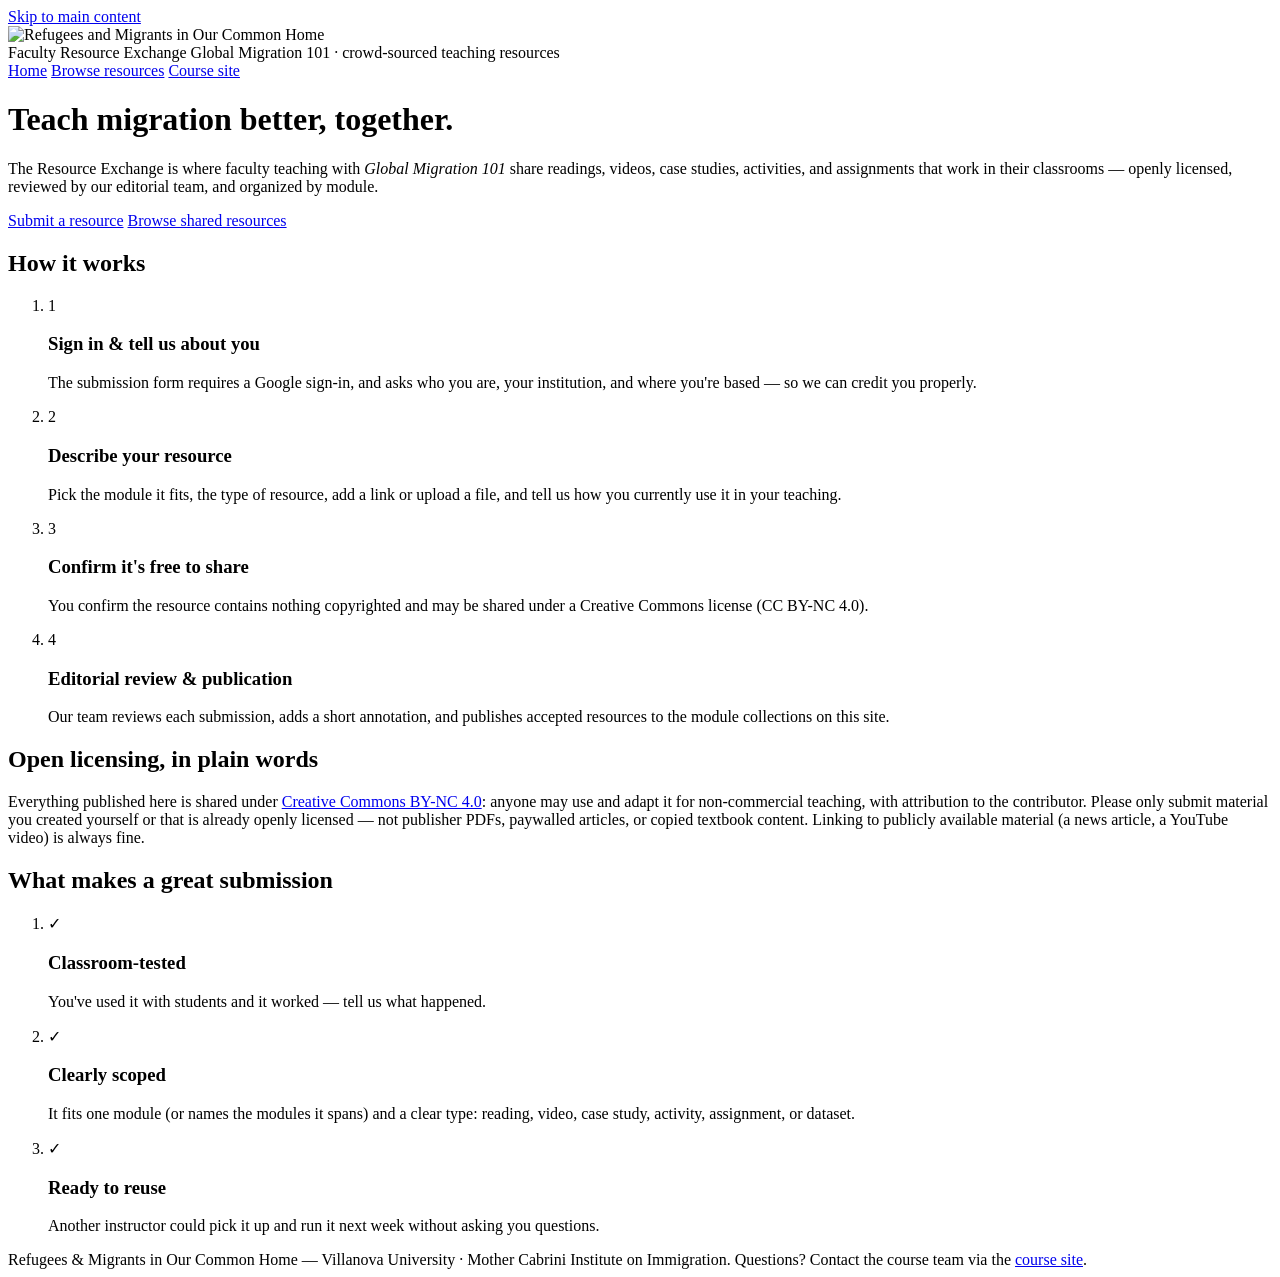
==== index.html @ 81362219 "Add files via upload" ====
<!DOCTYPE html>
<html lang="en">
<head>
<meta charset="utf-8">
<meta name="viewport" content="width=device-width, initial-scale=1">
<title>Faculty Resource Exchange — Global Migration 101</title>
<meta name="description" content="Share and discover openly licensed teaching resources for the Global Migration 101 course.">
<link rel="stylesheet" href="assets/exchange.css">
</head>
<body>
<a class="skip" href="#main">Skip to main content</a>
<header class="site">
  <div class="wrap">
    <img src="assets/RMCH_Primary_Horizontal_Color_web.png" alt="Refugees and Migrants in Our Common Home">
    <div class="name">Faculty Resource Exchange
      <span>Global Migration 101 · crowd-sourced teaching resources</span>
    </div>
    <nav class="top" aria-label="Site">
      <a href="index.html" aria-current="page">Home</a>
      <a href="browse.html">Browse resources</a>
      <a href="https://cbonfini.github.io/global-migration-101/" rel="noopener">Course site</a>
    </nav>
  </div>
</header>

<div class="hero">
  <div class="wrap">
    <h1>Teach migration better, together.</h1>
    <p class="lede">The Resource Exchange is where faculty teaching with <em>Global Migration 101</em>
    share readings, videos, case studies, activities, and assignments that work in their classrooms —
    openly licensed, reviewed by our editorial team, and organized by module.</p>
    <div class="btnrow">
      <a class="btn" id="submit-btn" href="#how">Submit a resource</a>
      <a class="btn ghost" href="browse.html">Browse shared resources</a>
    </div>
  </div>
</div>

<main id="main">
  <div class="wrap">
    <h2 id="how">How it works</h2>
    <ol class="steps">
      <li><span class="n" aria-hidden="true">1</span>
        <h3>Sign in &amp; tell us about you</h3>
        <p>The submission form requires a Google sign-in, and asks who you are, your institution,
        and where you're based — so we can credit you properly.</p></li>
      <li><span class="n" aria-hidden="true">2</span>
        <h3>Describe your resource</h3>
        <p>Pick the module it fits, the type of resource, add a link or upload a file, and tell us
        how you currently use it in your teaching.</p></li>
      <li><span class="n" aria-hidden="true">3</span>
        <h3>Confirm it's free to share</h3>
        <p>You confirm the resource contains nothing copyrighted and may be shared under a
        Creative Commons license (CC BY-NC 4.0).</p></li>
      <li><span class="n" aria-hidden="true">4</span>
        <h3>Editorial review &amp; publication</h3>
        <p>Our team reviews each submission, adds a short annotation, and publishes accepted
        resources to the module collections on this site.</p></li>
    </ol>

    <div class="notice">
      <h2>Open licensing, in plain words</h2>
      <p>Everything published here is shared under
      <a href="https://creativecommons.org/licenses/by-nc/4.0/" rel="noopener">Creative Commons BY-NC 4.0</a>:
      anyone may use and adapt it for non-commercial teaching, with attribution to the contributor.
      Please only submit material you created yourself or that is already openly licensed —
      not publisher PDFs, paywalled articles, or copied textbook content. Linking to publicly
      available material (a news article, a YouTube video) is always fine.</p>
    </div>

    <h2>What makes a great submission</h2>
    <ol class="steps">
      <li><span class="n" aria-hidden="true">✓</span><h3>Classroom-tested</h3>
        <p>You've used it with students and it worked — tell us what happened.</p></li>
      <li><span class="n" aria-hidden="true">✓</span><h3>Clearly scoped</h3>
        <p>It fits one module (or names the modules it spans) and a clear type:
        reading, video, case study, activity, assignment, or dataset.</p></li>
      <li><span class="n" aria-hidden="true">✓</span><h3>Ready to reuse</h3>
        <p>Another instructor could pick it up and run it next week without asking you questions.</p></li>
    </ol>
  </div>
</main>

<footer class="site">
  <div class="wrap">
    Refugees &amp; Migrants in Our Common Home — Villanova University · Mother Cabrini Institute on Immigration.
    Questions? Contact the course team via the <a href="https://cbonfini.github.io/global-migration-101/" rel="noopener">course site</a>.
  </div>
</footer>

<script src="assets/config.js"></script>
<script>
(function(){
  var c = window.EXCHANGE_CONFIG || {};
  var btn = document.getElementById("submit-btn");
  if (c.FORM_URL) { btn.href = c.FORM_URL; btn.rel = "noopener"; }
  else {
    btn.addEventListener("click", function(e){
      e.preventDefault();
      alert("The submission form isn't connected yet. Site owner: paste your Google Form link into assets/config.js.");
    });
  }
})();
</script>
</body>
</html>
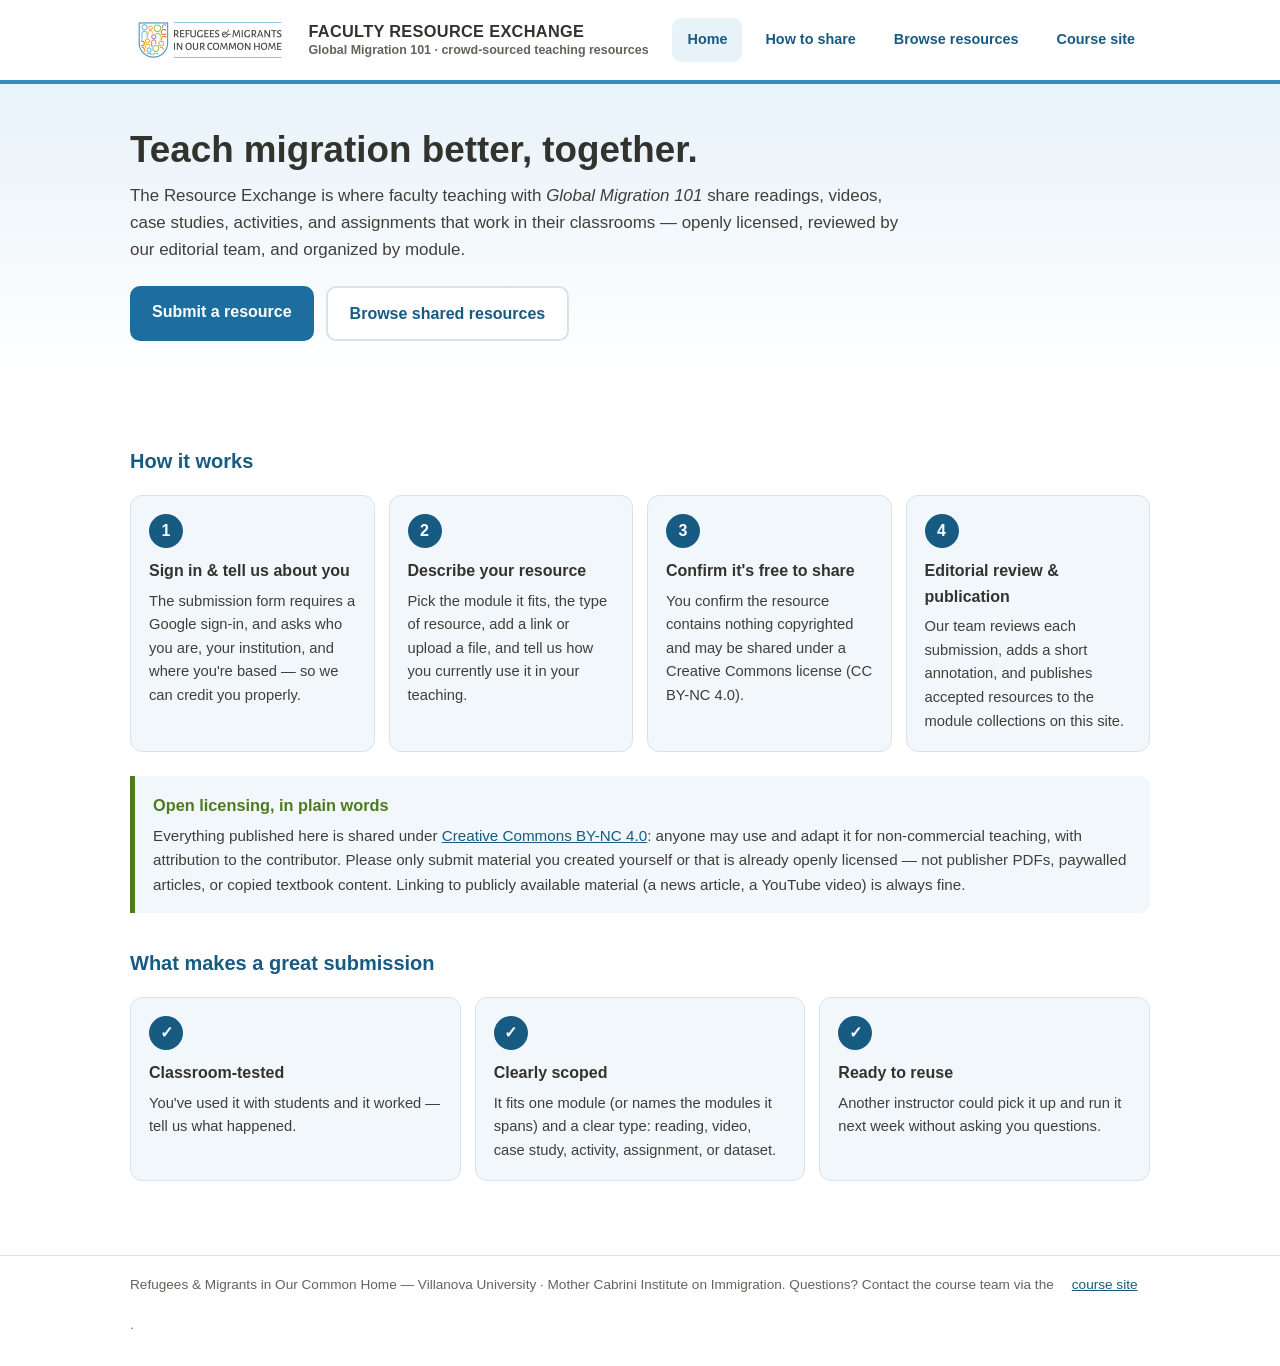
==== commit 2f182683: "Add files via upload" ====
--- a/index.html
+++ b/index.html
@@ -17,6 +17,7 @@
     </div>
     <nav class="top" aria-label="Site">
       <a href="index.html" aria-current="page">Home</a>
+      <a href="share.html">How to share</a>
       <a href="browse.html">Browse resources</a>
       <a href="https://cbonfini.github.io/global-migration-101/" rel="noopener">Course site</a>
     </nav>
--- a/assets/exchange.css
+++ b/assets/exchange.css
@@ -0,0 +1,91 @@
+/* GMA Faculty Resource Exchange — RMCH brand, WCAG 2.1 AA */
+:root{
+  --brand:#328CBE;        /* decorative only */
+  --primary:#1D6E9E;      /* AA-safe on white */
+  --primary-700:#175A82;
+  --ink:#33332E;
+  --txt:#3F3F3A;
+  --muted:#63635C;
+  --tint:#E7F2F9;
+  --card:#F2F7FB;
+  --line:#D9E2EA;
+  --green:#4E7A1E;
+  --focus:#B45309;
+}
+*{box-sizing:border-box}
+html{scroll-behavior:smooth}
+body{margin:0;font-family:"Montserrat","Inter",Arial,Helvetica,sans-serif;color:var(--txt);
+     background:#fff;line-height:1.6;font-size:1rem}
+a{color:var(--primary-700)}
+a:focus-visible,button:focus-visible,input:focus-visible,select:focus-visible{
+  outline:3px solid var(--focus);outline-offset:2px;border-radius:4px}
+.skip{position:absolute;left:-9999px;top:0;background:var(--primary-700);color:#fff;
+      padding:10px 16px;z-index:50;border-radius:0 0 8px 0}
+.skip:focus{left:0}
+header.site{border-bottom:4px solid var(--brand);padding:14px 0}
+.wrap{max-width:1060px;margin:0 auto;padding:0 20px}
+.site .wrap{display:flex;align-items:center;gap:18px;flex-wrap:wrap}
+.site img{height:52px;width:auto}
+.site .name{font-weight:800;color:var(--ink);font-size:1.02rem;letter-spacing:.02em;
+            text-transform:uppercase;line-height:1.3}
+.site .name span{display:block;font-weight:600;color:var(--muted);font-size:.78rem;
+                 text-transform:none;letter-spacing:0}
+nav.top{margin-left:auto;display:flex;gap:8px;flex-wrap:wrap}
+nav.top a{font-weight:700;font-size:.9rem;text-decoration:none;padding:9px 14px;border-radius:9px;
+          border:1.5px solid transparent}
+nav.top a[aria-current="page"]{background:var(--tint);color:var(--primary-700)}
+nav.top a:hover{border-color:var(--line)}
+.hero{background:linear-gradient(180deg,var(--tint),#fff);padding:44px 0 36px}
+.hero h1{font-size:clamp(1.6rem,3.5vw,2.3rem);color:var(--ink);margin:0 0 10px;line-height:1.2}
+.hero p.lede{font-size:1.06rem;max-width:46em;margin:0 0 22px}
+.btn{display:inline-block;background:var(--primary);color:#fff;font-weight:700;
+     padding:13px 22px;border-radius:10px;text-decoration:none;border:none;font-size:1rem;cursor:pointer}
+.btn:hover{background:var(--primary-700)}
+.btn.ghost{background:#fff;color:var(--primary-700);border:2px solid var(--line)}
+.btn.ghost:hover{border-color:var(--brand);background:#fff}
+.btnrow{display:flex;gap:12px;flex-wrap:wrap}
+main{padding:34px 0 56px}
+h2{color:var(--primary-700);font-size:1.25rem;margin:34px 0 12px}
+.steps{display:grid;grid-template-columns:repeat(auto-fit,minmax(230px,1fr));gap:14px;padding:0;margin:18px 0;list-style:none}
+.steps li{background:var(--card);border:1px solid var(--line);border-radius:12px;padding:18px}
+.steps .n{display:inline-flex;align-items:center;justify-content:center;width:34px;height:34px;
+          border-radius:50%;background:var(--primary-700);color:#fff;font-weight:800;margin-bottom:10px}
+.steps h3{margin:0 0 6px;font-size:1rem;color:var(--ink)}
+.steps p{margin:0;font-size:.92rem}
+.notice{background:var(--card);border-left:5px solid var(--green);border-radius:0 10px 10px 0;
+        padding:16px 18px;margin:24px 0}
+.notice h2{margin:0 0 6px;font-size:1.02rem;color:var(--green)}
+.notice p{margin:0;font-size:.95rem}
+/* browse */
+.filters{display:flex;gap:12px;flex-wrap:wrap;align-items:end;margin:6px 0 22px}
+.filters label{display:block;font-weight:700;font-size:.85rem;color:var(--ink);margin-bottom:5px}
+.filters select,.filters input{font:inherit;padding:10px 12px;border:1.5px solid var(--line);
+        border-radius:9px;min-width:200px;color:var(--txt);background:#fff}
+.count{font-size:.9rem;color:var(--muted);margin:0 0 14px}
+.grid{display:grid;grid-template-columns:repeat(auto-fill,minmax(300px,1fr));gap:14px;padding:0;margin:0;list-style:none}
+.res{border:1px solid var(--line);border-left:5px solid var(--brand);border-radius:12px;
+     padding:16px 18px;background:#fff;display:flex;flex-direction:column;gap:8px}
+.res .meta{display:flex;gap:6px;flex-wrap:wrap}
+.res .chip{font-size:.72rem;font-weight:800;letter-spacing:.05em;text-transform:uppercase;
+           background:var(--tint);color:var(--primary-700);border-radius:999px;padding:3px 11px}
+.res .chip.type{background:#F3F7EE;color:var(--green)}
+.res h3,.res h4{margin:2px 0 0;font-size:1.04rem;color:var(--ink);line-height:1.35}
+.res h3 a,.res h4 a{color:inherit}
+/* module groupings */
+.modgroup{margin:0 0 30px}
+.modgroup>h3{display:flex;align-items:baseline;gap:10px;flex-wrap:wrap;color:var(--primary-700);
+  font-size:1.14rem;margin:30px 0 4px;padding-bottom:9px;border-bottom:3px solid var(--tint)}
+.modgroup>h3 .arc{font-size:.72rem;font-weight:800;letter-spacing:.06em;text-transform:uppercase;
+  color:#fff;background:var(--primary);border-radius:999px;padding:3px 11px}
+.modgroup>h3 .gcount{font-size:.85rem;font-weight:600;color:var(--muted);margin-left:auto}
+.modgroup .grid{margin-top:12px}
+.res p{margin:0;font-size:.92rem}
+.res .who{font-size:.85rem;color:var(--muted)}
+.res .use{background:var(--card);border-radius:9px;padding:10px 12px;font-size:.88rem}
+.res .use b{color:var(--primary-700)}
+.res .ann{border-top:1px dashed var(--line);padding-top:8px;font-size:.88rem}
+.res .ann b{color:var(--green)}
+.empty{background:var(--card);border:1.5px dashed var(--line);border-radius:12px;
+       padding:34px;text-align:center;color:var(--muted)}
+footer.site{border-top:1px solid var(--line);padding:18px 0 30px;color:var(--muted);font-size:.85rem}
+@media (max-width:640px){ nav.top{margin-left:0} .filters select,.filters input{min-width:100%} }
